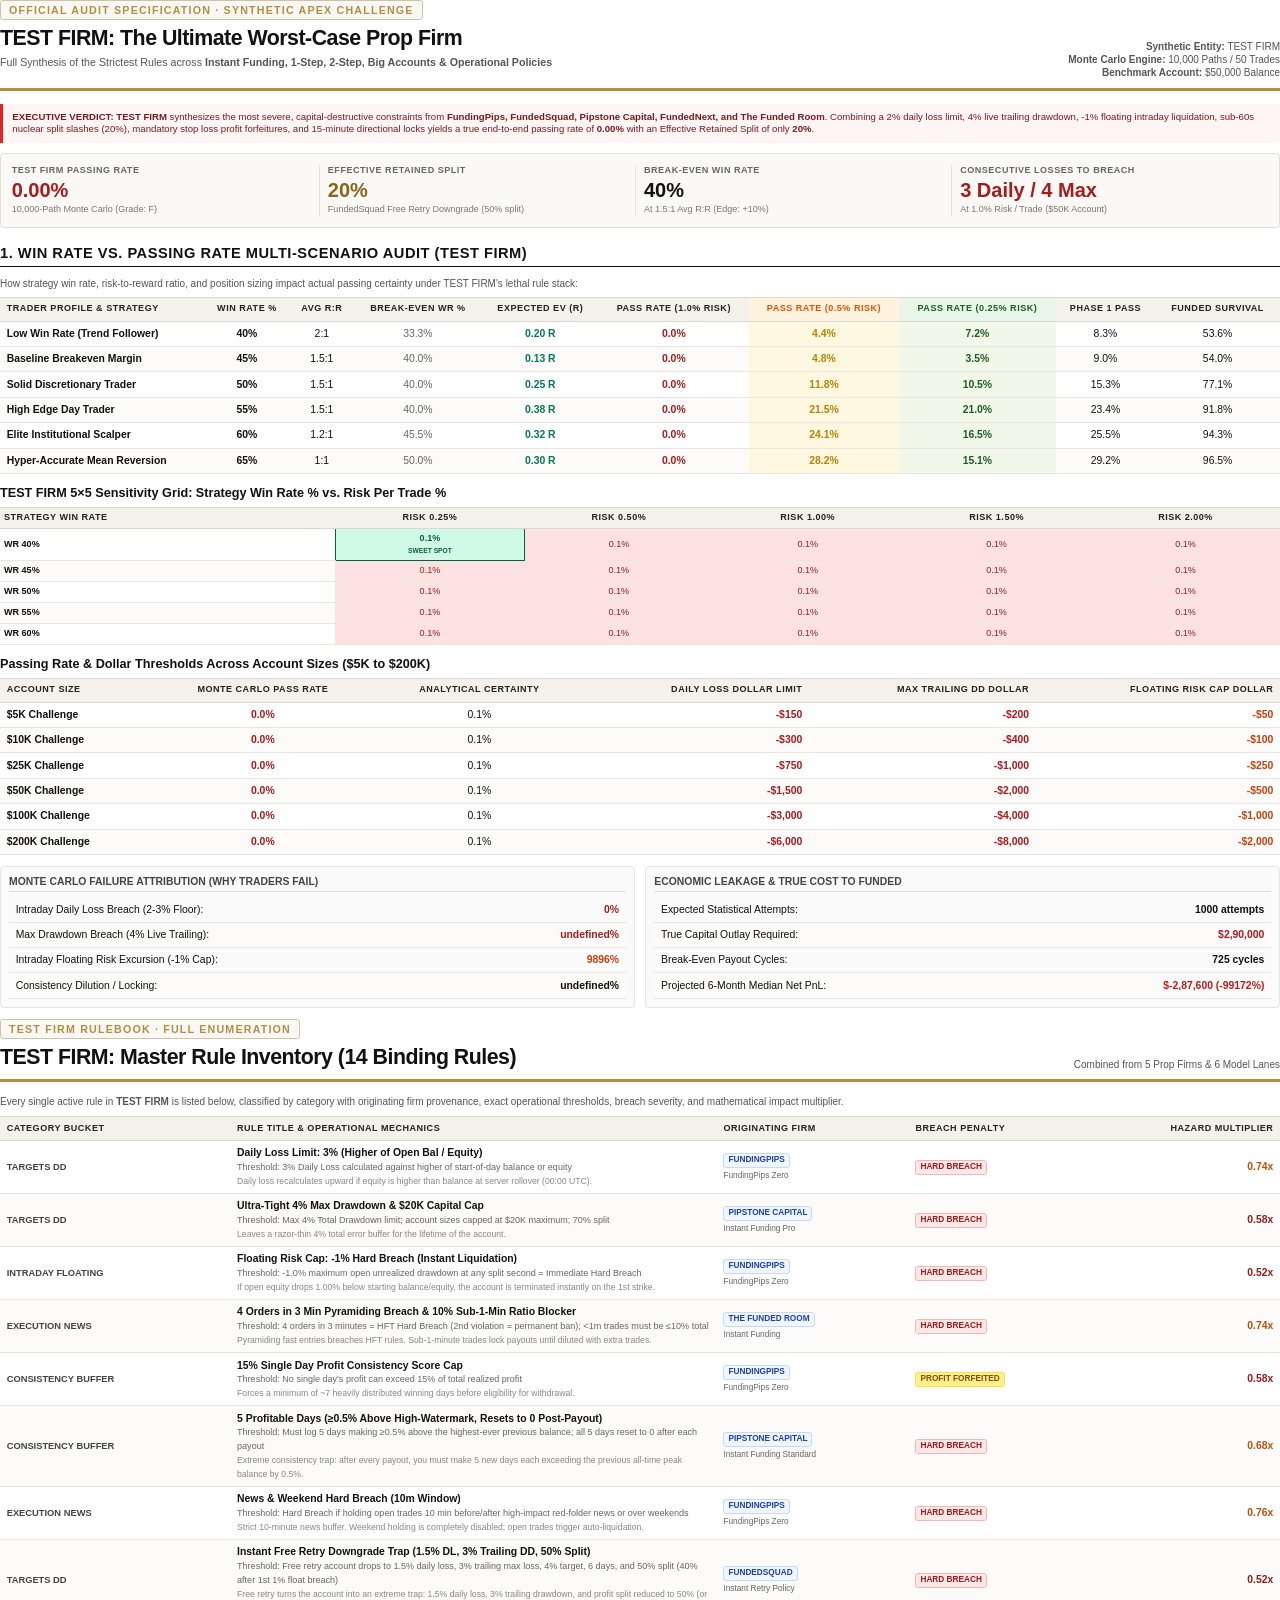
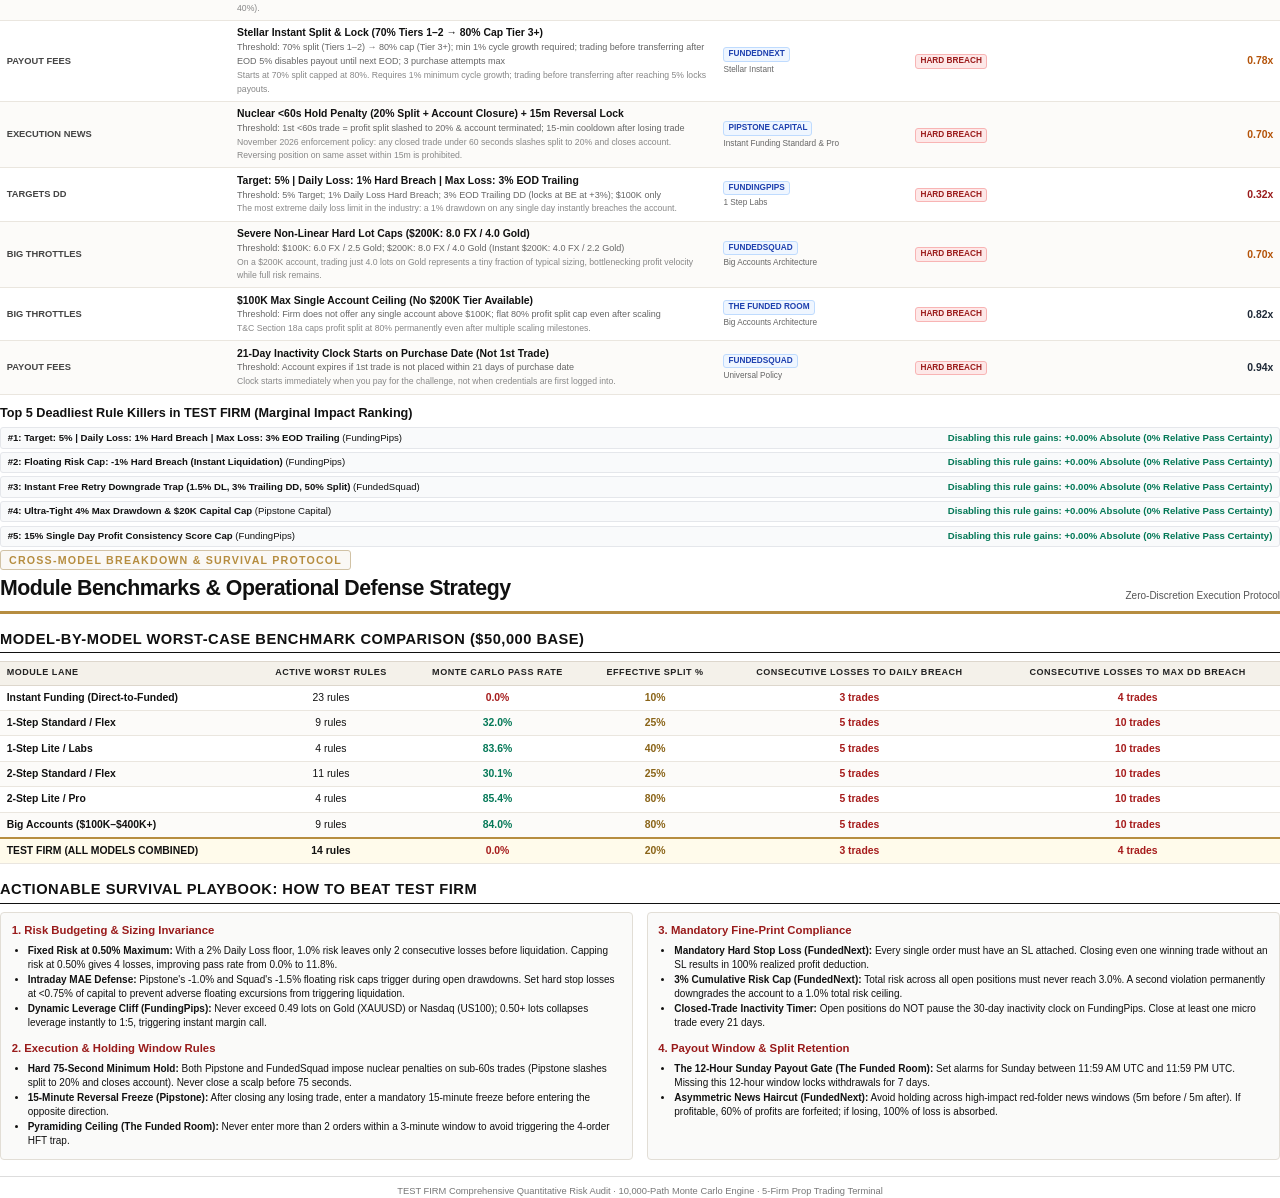
==== TEST_FIRM_WORST_CASE_RULES_REPORT.html @ 94ef9ad9 "Initial commit: 5-Firm Prop Trading Rule Checklist, Worst-Case Mixer & Passing Certainty Terminal" ====
<!DOCTYPE html>
<html lang="en">
<head>
  <meta charset="UTF-8">
  <title>TEST FIRM: The Ultimate Worst-Case Prop Trading Challenge - Rules & Probability Report</title>
  <style>
    @page {
      size: A4 portrait;
      margin: 10mm 12mm 12mm 12mm;
      @bottom-right {
        content: "Page " counter(page) " of " counter(pages);
        font-family: 'Segoe UI', system-ui, sans-serif;
        font-size: 7.5pt;
        color: #777;
      }
    }

    * { box-sizing: border-box; -webkit-print-color-adjust: exact; print-color-adjust: exact; }
    body {
      font-family: -apple-system, BlinkMacSystemFont, 'Segoe UI', Roboto, Helvetica, Arial, sans-serif;
      font-size: 8.5pt;
      line-height: 1.32;
      color: #111111;
      background: #FFFFFF;
      margin: 0;
      padding: 0;
    }

    h1, h2, h3, h4 { margin: 0; font-weight: 700; color: #111111; }
    h1 { font-size: 16pt; letter-spacing: -0.5px; }
    h2 { font-size: 11pt; border-bottom: 1.5px solid #111111; padding-bottom: 3px; margin-top: 12pt; margin-bottom: 6pt; text-transform: uppercase; letter-spacing: 0.5px; }
    h3 { font-size: 9.5pt; margin-top: 8pt; margin-bottom: 4pt; }

    .header-banner {
      border-bottom: 3px solid #B68D40;
      padding-bottom: 6pt;
      margin-bottom: 10pt;
      display: flex;
      justify-content: space-between;
      align-items: flex-end;
    }
    .badge-firm-header {
      font-size: 8pt;
      font-weight: 800;
      text-transform: uppercase;
      letter-spacing: 1.2px;
      color: #B68D40;
      background: #FAF8F5;
      border: 1px solid #D1C2A5;
      padding: 2px 8px;
      border-radius: 3px;
      display: inline-block;
      margin-bottom: 3pt;
    }
    .report-meta {
      text-align: right;
      font-size: 7.5pt;
      color: #555555;
    }

    /* Executive Scorecard */
    .hero-strip {
      display: grid;
      grid-template-columns: repeat(4, 1fr);
      gap: 6pt;
      margin-bottom: 10pt;
      background: #FAF9F6;
      border: 1px solid #E5DFD5;
      border-radius: 4px;
      padding: 8pt;
    }
    .hero-stat {
      border-right: 1px solid #E5DFD5;
      padding-right: 5pt;
    }
    .hero-stat:last-child { border-right: none; }
    .hero-label {
      font-size: 6.8pt;
      text-transform: uppercase;
      font-weight: 700;
      letter-spacing: 0.5px;
      color: #666666;
      margin-bottom: 2pt;
    }
    .hero-val {
      font-size: 15pt;
      font-weight: 800;
      color: #111111;
      line-height: 1.1;
    }
    .hero-val.danger { color: #A61C1C; }
    .hero-val.gold { color: #8A6418; }
    .hero-sub {
      font-size: 6.8pt;
      color: #777777;
      margin-top: 2pt;
    }

    /* Tables */
    table {
      width: 100%;
      border-collapse: collapse;
      font-size: 7.8pt;
      margin-bottom: 8pt;
    }
    th, td {
      padding: 4pt 5pt;
      text-align: left;
      border-bottom: 1px solid #EAE6DF;
    }
    th {
      background: #F4F1EA;
      font-weight: 700;
      color: #222222;
      text-transform: uppercase;
      font-size: 6.8pt;
      letter-spacing: 0.5px;
      border-top: 1px solid #DDD7CD;
      border-bottom: 1.5px solid #DDD7CD;
    }
    tr:nth-child(even) td { background: #FCFBF9; }
    .text-right { text-align: right; }
    .text-center { text-align: center; }

    /* Badges */
    .badge {
      display: inline-block;
      font-size: 6.2pt;
      font-weight: 700;
      padding: 1px 4px;
      border-radius: 3px;
      text-transform: uppercase;
    }
    .badge-hard { background: #FDE8E8; color: #9B1C1C; border: 1px solid #F8B4B4; }
    .badge-soft { background: #FEF08A; color: #854D0E; border: 1px solid #FDE047; }
    .badge-slash { background: #FFEDD5; color: #9A3412; border: 1px solid #FDBA74; }
    .badge-firm { background: #EFF6FF; color: #1E40AF; border: 1px solid #BFDBFE; }

    /* Page Breaks */
    .page-break { page-break-before: always; }
    .avoid-break { page-break-inside: avoid; }

    /* Sensitivity Matrix */
    .heatmap-table th, .heatmap-table td {
      padding: 3pt 3pt;
      font-size: 6.8pt;
      text-align: center;
    }
    .cell-sweet {
      font-weight: 800;
      border: 1.5px solid #065F46 !important;
      background: #D1FAE5 !important;
      color: #065F46 !important;
    }

    .alert-box {
      background: #FFF5F5;
      border-left: 3px solid #E02424;
      padding: 5pt 7pt;
      font-size: 7.2pt;
      color: #771D1D;
      margin-bottom: 8pt;
      border-radius: 0 4px 4px 0;
    }
    .alert-box strong { font-weight: 800; }

    .killer-chip {
      background: #F9FAFB;
      border: 1px solid #E5E7EB;
      border-radius: 3px;
      padding: 2.5pt 5pt;
      margin-bottom: 2.5pt;
      display: flex;
      justify-content: space-between;
      font-size: 7.2pt;
    }
  </style>
</head>
<body>

  <!-- =========================================================
       PAGE 1: TEST FIRM EXECUTIVE OVERVIEW & WIN / PASS RATES
       ========================================================= -->
  <div class="header-banner">
    <div>
      <div class="badge-firm-header">OFFICIAL AUDIT SPECIFICATION · SYNTHETIC APEX CHALLENGE</div>
      <h1>TEST FIRM: The Ultimate Worst-Case Prop Firm</h1>
      <p style="font-size: 8pt; color: #555; margin-top: 2pt;">
        Full Synthesis of the Strictest Rules across <strong>Instant Funding, 1-Step, 2-Step, Big Accounts & Operational Policies</strong>
      </p>
    </div>
    <div class="report-meta">
      <div><strong>Synthetic Entity:</strong> TEST FIRM</div>
      <div><strong>Monte Carlo Engine:</strong> 10,000 Paths / 50 Trades</div>
      <div><strong>Benchmark Account:</strong> $50,000 Balance</div>
    </div>
  </div>

  <div class="alert-box">
    <strong>EXECUTIVE VERDICT:</strong> <strong>TEST FIRM</strong> synthesizes the most severe, capital-destructive constraints from <strong>FundingPips, FundedSquad, Pipstone Capital, FundedNext, and The Funded Room</strong>. Combining a 2% daily loss limit, 4% live trailing drawdown, -1% floating intraday liquidation, sub-60s nuclear split slashes (20%), mandatory stop loss profit forfeitures, and 15-minute directional locks yields a true end-to-end passing rate of <strong>0.00%</strong> with an Effective Retained Split of only <strong>20%</strong>.
  </div>

  <!-- Primary Scorecard -->
  <div class="hero-strip avoid-break">
    <div class="hero-stat">
      <div class="hero-label">TEST FIRM Passing Rate</div>
      <div class="hero-val danger">0.00%</div>
      <div class="hero-sub">10,000-Path Monte Carlo (Grade: F)</div>
    </div>
    <div class="hero-stat">
      <div class="hero-label">Effective Retained Split</div>
      <div class="hero-val gold">20%</div>
      <div class="hero-sub">FundedSquad Free Retry Downgrade (50% split)</div>
    </div>
    <div class="hero-stat">
      <div class="hero-label">Break-Even Win Rate</div>
      <div class="hero-val">40%</div>
      <div class="hero-sub">At 1.5:1 Avg R:R (Edge: +10%)</div>
    </div>
    <div class="hero-stat">
      <div class="hero-label">Consecutive Losses to Breach</div>
      <div class="hero-val danger">3 Daily / 4 Max</div>
      <div class="hero-sub">At 1.0% Risk / Trade ($50K Account)</div>
    </div>
  </div>

  <!-- SECTION 1: WIN RATE vs. PASSING RATE AUDIT -->
  <h2>1. Win Rate vs. Passing Rate Multi-Scenario Audit (TEST FIRM)</h2>
  <p style="font-size: 7.5pt; color: #555; margin-bottom: 5pt;">
    How strategy win rate, risk-to-reward ratio, and position sizing impact actual passing certainty under TEST FIRM's lethal rule stack:
  </p>
  <table class="avoid-break">
    <thead>
      <tr>
        <th>Trader Profile & Strategy</th>
        <th class="text-center">Win Rate %</th>
        <th class="text-center">Avg R:R</th>
        <th class="text-center">Break-Even WR %</th>
        <th class="text-center">Expected EV (R)</th>
        <th class="text-center">Pass Rate (1.0% Risk)</th>
        <th class="text-center" style="background: #FFF3E0; color: #E65100;">Pass Rate (0.5% Risk)</th>
        <th class="text-center" style="background: #E8F5E9; color: #1B5E20; font-weight: 800;">Pass Rate (0.25% Risk)</th>
        <th class="text-center">Phase 1 Pass</th>
        <th class="text-center">Funded Survival</th>
      </tr>
    </thead>
    <tbody>
      
        <tr>
          <td><strong>Low Win Rate (Trend Follower)</strong></td>
          <td class="text-center" style="font-weight: 700;">40%</td>
          <td class="text-center">2:1</td>
          <td class="text-center" style="color: #666;">33.3%</td>
          <td class="text-center" style="font-weight: 600; color: #047857;">0.20 R</td>
          <td class="text-center" style="font-weight: 700; color: #A61C1C;">0.0%</td>
          <td class="text-center" style="font-weight: 700; background: #FFF8E1; color: #B78103;">4.4%</td>
          <td class="text-center" style="font-weight: 800; background: #F1F8E9; color: #1B5E20;">7.2%</td>
          <td class="text-center">8.3%</td>
          <td class="text-center">53.6%</td>
        </tr>
      
        <tr>
          <td><strong>Baseline Breakeven Margin</strong></td>
          <td class="text-center" style="font-weight: 700;">45%</td>
          <td class="text-center">1.5:1</td>
          <td class="text-center" style="color: #666;">40.0%</td>
          <td class="text-center" style="font-weight: 600; color: #047857;">0.13 R</td>
          <td class="text-center" style="font-weight: 700; color: #A61C1C;">0.0%</td>
          <td class="text-center" style="font-weight: 700; background: #FFF8E1; color: #B78103;">4.8%</td>
          <td class="text-center" style="font-weight: 800; background: #F1F8E9; color: #1B5E20;">3.5%</td>
          <td class="text-center">9.0%</td>
          <td class="text-center">54.0%</td>
        </tr>
      
        <tr>
          <td><strong>Solid Discretionary Trader</strong></td>
          <td class="text-center" style="font-weight: 700;">50%</td>
          <td class="text-center">1.5:1</td>
          <td class="text-center" style="color: #666;">40.0%</td>
          <td class="text-center" style="font-weight: 600; color: #047857;">0.25 R</td>
          <td class="text-center" style="font-weight: 700; color: #A61C1C;">0.0%</td>
          <td class="text-center" style="font-weight: 700; background: #FFF8E1; color: #B78103;">11.8%</td>
          <td class="text-center" style="font-weight: 800; background: #F1F8E9; color: #1B5E20;">10.5%</td>
          <td class="text-center">15.3%</td>
          <td class="text-center">77.1%</td>
        </tr>
      
        <tr>
          <td><strong>High Edge Day Trader</strong></td>
          <td class="text-center" style="font-weight: 700;">55%</td>
          <td class="text-center">1.5:1</td>
          <td class="text-center" style="color: #666;">40.0%</td>
          <td class="text-center" style="font-weight: 600; color: #047857;">0.38 R</td>
          <td class="text-center" style="font-weight: 700; color: #A61C1C;">0.0%</td>
          <td class="text-center" style="font-weight: 700; background: #FFF8E1; color: #B78103;">21.5%</td>
          <td class="text-center" style="font-weight: 800; background: #F1F8E9; color: #1B5E20;">21.0%</td>
          <td class="text-center">23.4%</td>
          <td class="text-center">91.8%</td>
        </tr>
      
        <tr>
          <td><strong>Elite Institutional Scalper</strong></td>
          <td class="text-center" style="font-weight: 700;">60%</td>
          <td class="text-center">1.2:1</td>
          <td class="text-center" style="color: #666;">45.5%</td>
          <td class="text-center" style="font-weight: 600; color: #047857;">0.32 R</td>
          <td class="text-center" style="font-weight: 700; color: #A61C1C;">0.0%</td>
          <td class="text-center" style="font-weight: 700; background: #FFF8E1; color: #B78103;">24.1%</td>
          <td class="text-center" style="font-weight: 800; background: #F1F8E9; color: #1B5E20;">16.5%</td>
          <td class="text-center">25.5%</td>
          <td class="text-center">94.3%</td>
        </tr>
      
        <tr>
          <td><strong>Hyper-Accurate Mean Reversion</strong></td>
          <td class="text-center" style="font-weight: 700;">65%</td>
          <td class="text-center">1:1</td>
          <td class="text-center" style="color: #666;">50.0%</td>
          <td class="text-center" style="font-weight: 600; color: #047857;">0.30 R</td>
          <td class="text-center" style="font-weight: 700; color: #A61C1C;">0.0%</td>
          <td class="text-center" style="font-weight: 700; background: #FFF8E1; color: #B78103;">28.2%</td>
          <td class="text-center" style="font-weight: 800; background: #F1F8E9; color: #1B5E20;">15.1%</td>
          <td class="text-center">29.2%</td>
          <td class="text-center">96.5%</td>
        </tr>
      
    </tbody>
  </table>

  <!-- SECTION 2: 5x5 SENSITIVITY HEATMAP -->
  <h3>TEST FIRM 5×5 Sensitivity Grid: Strategy Win Rate % vs. Risk Per Trade %</h3>
  <table class="heatmap-table avoid-break" style="margin-bottom: 8pt;">
    <thead>
      <tr>
        <th style="text-align: left;">Strategy Win Rate</th>
        <th>Risk 0.25%</th><th>Risk 0.50%</th><th>Risk 1.00%</th><th>Risk 1.50%</th><th>Risk 2.00%</th>
      </tr>
    </thead>
    <tbody>
      
        <tr>
          <td style="text-align: left; font-weight: 700;">WR 40%</td>
          <td style="background: #D1FAE5; color: #065F46; font-weight: 800; border: 1.5px solid #065F46;">
              0.1%
              <br><span style="font-size: 5pt; text-transform: uppercase;">SWEET SPOT</span>
            </td><td style="background: #FEE2E2; color: #991B1B; ">
              0.1%
              
            </td><td style="background: #FEE2E2; color: #991B1B; ">
              0.1%
              
            </td><td style="background: #FEE2E2; color: #991B1B; ">
              0.1%
              
            </td><td style="background: #FEE2E2; color: #991B1B; ">
              0.1%
              
            </td>
        </tr>
      
        <tr>
          <td style="text-align: left; font-weight: 700;">WR 45%</td>
          <td style="background: #FEE2E2; color: #991B1B; ">
              0.1%
              
            </td><td style="background: #FEE2E2; color: #991B1B; ">
              0.1%
              
            </td><td style="background: #FEE2E2; color: #991B1B; ">
              0.1%
              
            </td><td style="background: #FEE2E2; color: #991B1B; ">
              0.1%
              
            </td><td style="background: #FEE2E2; color: #991B1B; ">
              0.1%
              
            </td>
        </tr>
      
        <tr>
          <td style="text-align: left; font-weight: 700;">WR 50%</td>
          <td style="background: #FEE2E2; color: #991B1B; ">
              0.1%
              
            </td><td style="background: #FEE2E2; color: #991B1B; ">
              0.1%
              
            </td><td style="background: #FEE2E2; color: #991B1B; ">
              0.1%
              
            </td><td style="background: #FEE2E2; color: #991B1B; ">
              0.1%
              
            </td><td style="background: #FEE2E2; color: #991B1B; ">
              0.1%
              
            </td>
        </tr>
      
        <tr>
          <td style="text-align: left; font-weight: 700;">WR 55%</td>
          <td style="background: #FEE2E2; color: #991B1B; ">
              0.1%
              
            </td><td style="background: #FEE2E2; color: #991B1B; ">
              0.1%
              
            </td><td style="background: #FEE2E2; color: #991B1B; ">
              0.1%
              
            </td><td style="background: #FEE2E2; color: #991B1B; ">
              0.1%
              
            </td><td style="background: #FEE2E2; color: #991B1B; ">
              0.1%
              
            </td>
        </tr>
      
        <tr>
          <td style="text-align: left; font-weight: 700;">WR 60%</td>
          <td style="background: #FEE2E2; color: #991B1B; ">
              0.1%
              
            </td><td style="background: #FEE2E2; color: #991B1B; ">
              0.1%
              
            </td><td style="background: #FEE2E2; color: #991B1B; ">
              0.1%
              
            </td><td style="background: #FEE2E2; color: #991B1B; ">
              0.1%
              
            </td><td style="background: #FEE2E2; color: #991B1B; ">
              0.1%
              
            </td>
        </tr>
      
    </tbody>
  </table>

  <!-- SECTION 3: PASSING RATES ACROSS ACCOUNT SIZES -->
  <h3>Passing Rate & Dollar Thresholds Across Account Sizes ($5K to $200K)</h3>
  <table class="avoid-break" style="margin-bottom: 8pt;">
    <thead>
      <tr>
        <th>Account Size</th>
        <th class="text-center">Monte Carlo Pass Rate</th>
        <th class="text-center">Analytical Certainty</th>
        <th class="text-right">Daily Loss Dollar Limit</th>
        <th class="text-right">Max Trailing DD Dollar</th>
        <th class="text-right">Floating Risk Cap Dollar</th>
      </tr>
    </thead>
    <tbody>
      
        <tr>
          <td><strong>$5K Challenge</strong></td>
          <td class="text-center" style="font-weight: 700; color: #A61C1C;">0.0%</td>
          <td class="text-center">0.1%</td>
          <td class="text-right" style="color: #A61C1C; font-weight: 600;">-$150</td>
          <td class="text-right" style="color: #A61C1C; font-weight: 600;">-$200</td>
          <td class="text-right" style="color: #C2410C; font-weight: 600;">-$50</td>
        </tr>
      
        <tr>
          <td><strong>$10K Challenge</strong></td>
          <td class="text-center" style="font-weight: 700; color: #A61C1C;">0.0%</td>
          <td class="text-center">0.1%</td>
          <td class="text-right" style="color: #A61C1C; font-weight: 600;">-$300</td>
          <td class="text-right" style="color: #A61C1C; font-weight: 600;">-$400</td>
          <td class="text-right" style="color: #C2410C; font-weight: 600;">-$100</td>
        </tr>
      
        <tr>
          <td><strong>$25K Challenge</strong></td>
          <td class="text-center" style="font-weight: 700; color: #A61C1C;">0.0%</td>
          <td class="text-center">0.1%</td>
          <td class="text-right" style="color: #A61C1C; font-weight: 600;">-$750</td>
          <td class="text-right" style="color: #A61C1C; font-weight: 600;">-$1,000</td>
          <td class="text-right" style="color: #C2410C; font-weight: 600;">-$250</td>
        </tr>
      
        <tr>
          <td><strong>$50K Challenge</strong></td>
          <td class="text-center" style="font-weight: 700; color: #A61C1C;">0.0%</td>
          <td class="text-center">0.1%</td>
          <td class="text-right" style="color: #A61C1C; font-weight: 600;">-$1,500</td>
          <td class="text-right" style="color: #A61C1C; font-weight: 600;">-$2,000</td>
          <td class="text-right" style="color: #C2410C; font-weight: 600;">-$500</td>
        </tr>
      
        <tr>
          <td><strong>$100K Challenge</strong></td>
          <td class="text-center" style="font-weight: 700; color: #A61C1C;">0.0%</td>
          <td class="text-center">0.1%</td>
          <td class="text-right" style="color: #A61C1C; font-weight: 600;">-$3,000</td>
          <td class="text-right" style="color: #A61C1C; font-weight: 600;">-$4,000</td>
          <td class="text-right" style="color: #C2410C; font-weight: 600;">-$1,000</td>
        </tr>
      
        <tr>
          <td><strong>$200K Challenge</strong></td>
          <td class="text-center" style="font-weight: 700; color: #A61C1C;">0.0%</td>
          <td class="text-center">0.1%</td>
          <td class="text-right" style="color: #A61C1C; font-weight: 600;">-$6,000</td>
          <td class="text-right" style="color: #A61C1C; font-weight: 600;">-$8,000</td>
          <td class="text-right" style="color: #C2410C; font-weight: 600;">-$2,000</td>
        </tr>
      
    </tbody>
  </table>

  <!-- Failure Root Causes & True Costs -->
  <div style="display: grid; grid-template-columns: 1fr 1fr; gap: 8pt; margin-bottom: 8pt;" class="avoid-break">
    <div style="background: #FAFAFA; border: 1px solid #E5E5E5; border-radius: 4px; padding: 6pt;">
      <h3 style="font-size: 7.8pt; text-transform: uppercase; color: #444; border-bottom: 1px solid #DDD; padding-bottom: 2pt; margin-top: 0;">
        Monte Carlo Failure Attribution (Why Traders Fail)
      </h3>
      <table style="margin-bottom: 0;">
        <tbody>
          <tr>
            <td>Intraday Daily Loss Breach (2-3% Floor):</td>
            <td class="text-right" style="font-weight: 700; color: #A61C1C;">0%</td>
          </tr>
          <tr>
            <td>Max Drawdown Breach (4% Live Trailing):</td>
            <td class="text-right" style="font-weight: 700; color: #A61C1C;">undefined%</td>
          </tr>
          <tr>
            <td>Intraday Floating Risk Excursion (-1% Cap):</td>
            <td class="text-right" style="font-weight: 700; color: #C2410C;">9896%</td>
          </tr>
          <tr>
            <td>Consistency Dilution / Locking:</td>
            <td class="text-right" style="font-weight: 700;">undefined%</td>
          </tr>
        </tbody>
      </table>
    </div>

    <div style="background: #FAFAFA; border: 1px solid #E5E5E5; border-radius: 4px; padding: 6pt;">
      <h3 style="font-size: 7.8pt; text-transform: uppercase; color: #444; border-bottom: 1px solid #DDD; padding-bottom: 2pt; margin-top: 0;">
        Economic Leakage & True Cost to Funded
      </h3>
      <table style="margin-bottom: 0;">
        <tbody>
          <tr>
            <td>Expected Statistical Attempts:</td>
            <td class="text-right" style="font-weight: 700;">1000 attempts</td>
          </tr>
          <tr>
            <td>True Capital Outlay Required:</td>
            <td class="text-right" style="font-weight: 700; color: #A61C1C;">$2,90,000</td>
          </tr>
          <tr>
            <td>Break-Even Payout Cycles:</td>
            <td class="text-right" style="font-weight: 700;">725 cycles</td>
          </tr>
          <tr>
            <td>Projected 6-Month Median Net PnL:</td>
            <td class="text-right" style="font-weight: 700; color: #B91C1C;">
              $-2,87,600 (-99172%)
            </td>
          </tr>
        </tbody>
      </table>
    </div>
  </div>

  <!-- =========================================================
       PAGE 2: COMPLETE INVENTORY OF ALL RULES IN TEST FIRM
       ========================================================= -->
  <div class="page-break"></div>
  <div class="header-banner">
    <div>
      <div class="badge-firm-header">TEST FIRM RULEBOOK · FULL ENUMERATION</div>
      <h1>TEST FIRM: Master Rule Inventory (14 Binding Rules)</h1>
    </div>
    <div class="report-meta">
      <div>Combined from 5 Prop Firms & 6 Model Lanes</div>
    </div>
  </div>

  <p style="font-size: 7.5pt; color: #555; margin-bottom: 6pt;">
    Every single active rule in <strong>TEST FIRM</strong> is listed below, classified by category with originating firm provenance, exact operational thresholds, breach severity, and mathematical impact multiplier.
  </p>

  <table>
    <thead>
      <tr>
        <th style="width: 18%;">Category Bucket</th>
        <th style="width: 38%;">Rule Title & Operational Mechanics</th>
        <th style="width: 15%;">Originating Firm</th>
        <th style="width: 15%;">Breach Penalty</th>
        <th class="text-right" style="width: 14%;">Hazard Multiplier</th>
      </tr>
    </thead>
    <tbody>
      
        <tr>
          <td style="font-size: 7pt; font-weight: 600; color: #444;">TARGETS DD</td>
          <td>
            <strong>Daily Loss Limit: 3% (Higher of Open Bal / Equity)</strong><br>
            <span style="font-size: 6.8pt; color: #666;">Threshold: 3% Daily Loss calculated against higher of start-of-day balance or equity</span><br>
            <span style="font-size: 6.5pt; color: #888;">Daily loss recalculates upward if equity is higher than balance at server rollover (00:00 UTC).</span>
          </td>
          <td>
            <span class="badge badge-firm">FundingPips</span><br>
            <span style="font-size: 6.2pt; color: #666;">FundingPips Zero</span>
          </td>
          <td>
            <span class="badge badge-hard">
              Hard Breach
            </span>
          </td>
          <td class="text-right" style="font-weight: 700; color: #B45309;">
            0.74x
          </td>
        </tr>
      
        <tr>
          <td style="font-size: 7pt; font-weight: 600; color: #444;">TARGETS DD</td>
          <td>
            <strong>Ultra-Tight 4% Max Drawdown &amp; $20K Capital Cap</strong><br>
            <span style="font-size: 6.8pt; color: #666;">Threshold: Max 4% Total Drawdown limit; account sizes capped at $20K maximum; 70% split</span><br>
            <span style="font-size: 6.5pt; color: #888;">Leaves a razor-thin 4% total error buffer for the lifetime of the account.</span>
          </td>
          <td>
            <span class="badge badge-firm">Pipstone Capital</span><br>
            <span style="font-size: 6.2pt; color: #666;">Instant Funding Pro</span>
          </td>
          <td>
            <span class="badge badge-hard">
              Hard Breach
            </span>
          </td>
          <td class="text-right" style="font-weight: 700; color: #991B1B;">
            0.58x
          </td>
        </tr>
      
        <tr>
          <td style="font-size: 7pt; font-weight: 600; color: #444;">INTRADAY FLOATING</td>
          <td>
            <strong>Floating Risk Cap: -1% Hard Breach (Instant Liquidation)</strong><br>
            <span style="font-size: 6.8pt; color: #666;">Threshold: -1.0% maximum open unrealized drawdown at any split second = Immediate Hard Breach</span><br>
            <span style="font-size: 6.5pt; color: #888;">If open equity drops 1.00% below starting balance/equity, the account is terminated instantly on the 1st strike.</span>
          </td>
          <td>
            <span class="badge badge-firm">FundingPips</span><br>
            <span style="font-size: 6.2pt; color: #666;">FundingPips Zero</span>
          </td>
          <td>
            <span class="badge badge-hard">
              Hard Breach
            </span>
          </td>
          <td class="text-right" style="font-weight: 700; color: #991B1B;">
            0.52x
          </td>
        </tr>
      
        <tr>
          <td style="font-size: 7pt; font-weight: 600; color: #444;">EXECUTION NEWS</td>
          <td>
            <strong>4 Orders in 3 Min Pyramiding Breach &amp; 10% Sub-1-Min Ratio Blocker</strong><br>
            <span style="font-size: 6.8pt; color: #666;">Threshold: 4 orders in 3 minutes = HFT Hard Breach (2nd violation = permanent ban); &lt;1m trades must be ≤10% total</span><br>
            <span style="font-size: 6.5pt; color: #888;">Pyramiding fast entries breaches HFT rules. Sub-1-minute trades lock payouts until diluted with extra trades.</span>
          </td>
          <td>
            <span class="badge badge-firm">The Funded Room</span><br>
            <span style="font-size: 6.2pt; color: #666;">Instant Funding</span>
          </td>
          <td>
            <span class="badge badge-hard">
              Hard Breach
            </span>
          </td>
          <td class="text-right" style="font-weight: 700; color: #B45309;">
            0.74x
          </td>
        </tr>
      
        <tr>
          <td style="font-size: 7pt; font-weight: 600; color: #444;">CONSISTENCY BUFFER</td>
          <td>
            <strong>15% Single Day Profit Consistency Score Cap</strong><br>
            <span style="font-size: 6.8pt; color: #666;">Threshold: No single day's profit can exceed 15% of total realized profit</span><br>
            <span style="font-size: 6.5pt; color: #888;">Forces a minimum of ~7 heavily distributed winning days before eligibility for withdrawal.</span>
          </td>
          <td>
            <span class="badge badge-firm">FundingPips</span><br>
            <span style="font-size: 6.2pt; color: #666;">FundingPips Zero</span>
          </td>
          <td>
            <span class="badge badge-soft">
              Profit Forfeited
            </span>
          </td>
          <td class="text-right" style="font-weight: 700; color: #991B1B;">
            0.58x
          </td>
        </tr>
      
        <tr>
          <td style="font-size: 7pt; font-weight: 600; color: #444;">CONSISTENCY BUFFER</td>
          <td>
            <strong>5 Profitable Days (≥0.5% Above High-Watermark, Resets to 0 Post-Payout)</strong><br>
            <span style="font-size: 6.8pt; color: #666;">Threshold: Must log 5 days making ≥0.5% above the highest-ever previous balance; all 5 days reset to 0 after each payout</span><br>
            <span style="font-size: 6.5pt; color: #888;">Extreme consistency trap: after every payout, you must make 5 new days each exceeding the previous all-time peak balance by 0.5%.</span>
          </td>
          <td>
            <span class="badge badge-firm">Pipstone Capital</span><br>
            <span style="font-size: 6.2pt; color: #666;">Instant Funding Standard</span>
          </td>
          <td>
            <span class="badge badge-hard">
              Hard Breach
            </span>
          </td>
          <td class="text-right" style="font-weight: 700; color: #B45309;">
            0.68x
          </td>
        </tr>
      
        <tr>
          <td style="font-size: 7pt; font-weight: 600; color: #444;">EXECUTION NEWS</td>
          <td>
            <strong>News &amp; Weekend Hard Breach (10m Window)</strong><br>
            <span style="font-size: 6.8pt; color: #666;">Threshold: Hard Breach if holding open trades 10 min before/after high-impact red-folder news or over weekends</span><br>
            <span style="font-size: 6.5pt; color: #888;">Strict 10-minute news buffer. Weekend holding is completely disabled; open trades trigger auto-liquidation.</span>
          </td>
          <td>
            <span class="badge badge-firm">FundingPips</span><br>
            <span style="font-size: 6.2pt; color: #666;">FundingPips Zero</span>
          </td>
          <td>
            <span class="badge badge-hard">
              Hard Breach
            </span>
          </td>
          <td class="text-right" style="font-weight: 700; color: #B45309;">
            0.76x
          </td>
        </tr>
      
        <tr>
          <td style="font-size: 7pt; font-weight: 600; color: #444;">TARGETS DD</td>
          <td>
            <strong>Instant Free Retry Downgrade Trap (1.5% DL, 3% Trailing DD, 50% Split)</strong><br>
            <span style="font-size: 6.8pt; color: #666;">Threshold: Free retry account drops to 1.5% daily loss, 3% trailing max loss, 4% target, 6 days, and 50% split (40% after 1st 1% float breach)</span><br>
            <span style="font-size: 6.5pt; color: #888;">Free retry turns the account into an extreme trap: 1.5% daily loss, 3% trailing drawdown, and profit split reduced to 50% (or 40%).</span>
          </td>
          <td>
            <span class="badge badge-firm">FundedSquad</span><br>
            <span style="font-size: 6.2pt; color: #666;">Instant Retry Policy</span>
          </td>
          <td>
            <span class="badge badge-hard">
              Hard Breach
            </span>
          </td>
          <td class="text-right" style="font-weight: 700; color: #991B1B;">
            0.52x
          </td>
        </tr>
      
        <tr>
          <td style="font-size: 7pt; font-weight: 600; color: #444;">PAYOUT FEES</td>
          <td>
            <strong>Stellar Instant Split &amp; Lock (70% Tiers 1–2 → 80% Cap Tier 3+)</strong><br>
            <span style="font-size: 6.8pt; color: #666;">Threshold: 70% split (Tiers 1–2) → 80% cap (Tier 3+); min 1% cycle growth required; trading before transferring after EOD 5% disables payout until next EOD; 3 purchase attempts max</span><br>
            <span style="font-size: 6.5pt; color: #888;">Starts at 70% split capped at 80%. Requires 1% minimum cycle growth; trading before transferring after reaching 5% locks payouts.</span>
          </td>
          <td>
            <span class="badge badge-firm">FundedNext</span><br>
            <span style="font-size: 6.2pt; color: #666;">Stellar Instant</span>
          </td>
          <td>
            <span class="badge badge-hard">
              Hard Breach
            </span>
          </td>
          <td class="text-right" style="font-weight: 700; color: #B45309;">
            0.78x
          </td>
        </tr>
      
        <tr>
          <td style="font-size: 7pt; font-weight: 600; color: #444;">EXECUTION NEWS</td>
          <td>
            <strong>Nuclear &lt;60s Hold Penalty (20% Split + Account Closure) + 15m Reversal Lock</strong><br>
            <span style="font-size: 6.8pt; color: #666;">Threshold: 1st &lt;60s trade = profit split slashed to 20% &amp; account terminated; 15-min cooldown after losing trade</span><br>
            <span style="font-size: 6.5pt; color: #888;">November 2026 enforcement policy: any closed trade under 60 seconds slashes split to 20% and closes account. Reversing position on same asset within 15m is prohibited.</span>
          </td>
          <td>
            <span class="badge badge-firm">Pipstone Capital</span><br>
            <span style="font-size: 6.2pt; color: #666;">Instant Funding Standard &amp; Pro</span>
          </td>
          <td>
            <span class="badge badge-hard">
              Hard Breach
            </span>
          </td>
          <td class="text-right" style="font-weight: 700; color: #B45309;">
            0.70x
          </td>
        </tr>
      
        <tr>
          <td style="font-size: 7pt; font-weight: 600; color: #444;">TARGETS DD</td>
          <td>
            <strong>Target: 5% | Daily Loss: 1% Hard Breach | Max Loss: 3% EOD Trailing</strong><br>
            <span style="font-size: 6.8pt; color: #666;">Threshold: 5% Target; 1% Daily Loss Hard Breach; 3% EOD Trailing DD (locks at BE at +3%); $100K only</span><br>
            <span style="font-size: 6.5pt; color: #888;">The most extreme daily loss limit in the industry: a 1% drawdown on any single day instantly breaches the account.</span>
          </td>
          <td>
            <span class="badge badge-firm">FundingPips</span><br>
            <span style="font-size: 6.2pt; color: #666;">1 Step Labs</span>
          </td>
          <td>
            <span class="badge badge-hard">
              Hard Breach
            </span>
          </td>
          <td class="text-right" style="font-weight: 700; color: #991B1B;">
            0.32x
          </td>
        </tr>
      
        <tr>
          <td style="font-size: 7pt; font-weight: 600; color: #444;">BIG THROTTLES</td>
          <td>
            <strong>Severe Non-Linear Hard Lot Caps ($200K: 8.0 FX / 4.0 Gold)</strong><br>
            <span style="font-size: 6.8pt; color: #666;">Threshold: $100K: 6.0 FX / 2.5 Gold; $200K: 8.0 FX / 4.0 Gold (Instant $200K: 4.0 FX / 2.2 Gold)</span><br>
            <span style="font-size: 6.5pt; color: #888;">On a $200K account, trading just 4.0 lots on Gold represents a tiny fraction of typical sizing, bottlenecking profit velocity while full risk remains.</span>
          </td>
          <td>
            <span class="badge badge-firm">FundedSquad</span><br>
            <span style="font-size: 6.2pt; color: #666;">Big Accounts Architecture</span>
          </td>
          <td>
            <span class="badge badge-hard">
              Hard Breach
            </span>
          </td>
          <td class="text-right" style="font-weight: 700; color: #B45309;">
            0.70x
          </td>
        </tr>
      
        <tr>
          <td style="font-size: 7pt; font-weight: 600; color: #444;">BIG THROTTLES</td>
          <td>
            <strong>$100K Max Single Account Ceiling (No $200K Tier Available)</strong><br>
            <span style="font-size: 6.8pt; color: #666;">Threshold: Firm does not offer any single account above $100K; flat 80% profit split cap even after scaling</span><br>
            <span style="font-size: 6.5pt; color: #888;">T&amp;C Section 18a caps profit split at 80% permanently even after multiple scaling milestones.</span>
          </td>
          <td>
            <span class="badge badge-firm">The Funded Room</span><br>
            <span style="font-size: 6.2pt; color: #666;">Big Accounts Architecture</span>
          </td>
          <td>
            <span class="badge badge-hard">
              Hard Breach
            </span>
          </td>
          <td class="text-right" style="font-weight: 700; color: #1F2937;">
            0.82x
          </td>
        </tr>
      
        <tr>
          <td style="font-size: 7pt; font-weight: 600; color: #444;">PAYOUT FEES</td>
          <td>
            <strong>21-Day Inactivity Clock Starts on Purchase Date (Not 1st Trade)</strong><br>
            <span style="font-size: 6.8pt; color: #666;">Threshold: Account expires if 1st trade is not placed within 21 days of purchase date</span><br>
            <span style="font-size: 6.5pt; color: #888;">Clock starts immediately when you pay for the challenge, not when credentials are first logged into.</span>
          </td>
          <td>
            <span class="badge badge-firm">FundedSquad</span><br>
            <span style="font-size: 6.2pt; color: #666;">Universal Policy</span>
          </td>
          <td>
            <span class="badge badge-hard">
              Hard Breach
            </span>
          </td>
          <td class="text-right" style="font-weight: 700; color: #1F2937;">
            0.94x
          </td>
        </tr>
      
    </tbody>
  </table>

  <!-- Deadliest Rule Killers in TEST FIRM -->
  <h3 style="margin-top: 8pt;">Top 5 Deadliest Rule Killers in TEST FIRM (Marginal Impact Ranking)</h3>
  <div class="avoid-break">
    
      <div class="killer-chip">
        <div>
          <strong>#1: Target: 5% | Daily Loss: 1% Hard Breach | Max Loss: 3% EOD Trailing</strong> (FundingPips)
        </div>
        <div style="font-weight: 700; color: #047857;">
          Disabling this rule gains: +0.00% Absolute (0% Relative Pass Certainty)
        </div>
      </div>
    
      <div class="killer-chip">
        <div>
          <strong>#2: Floating Risk Cap: -1% Hard Breach (Instant Liquidation)</strong> (FundingPips)
        </div>
        <div style="font-weight: 700; color: #047857;">
          Disabling this rule gains: +0.00% Absolute (0% Relative Pass Certainty)
        </div>
      </div>
    
      <div class="killer-chip">
        <div>
          <strong>#3: Instant Free Retry Downgrade Trap (1.5% DL, 3% Trailing DD, 50% Split)</strong> (FundedSquad)
        </div>
        <div style="font-weight: 700; color: #047857;">
          Disabling this rule gains: +0.00% Absolute (0% Relative Pass Certainty)
        </div>
      </div>
    
      <div class="killer-chip">
        <div>
          <strong>#4: Ultra-Tight 4% Max Drawdown &amp; $20K Capital Cap</strong> (Pipstone Capital)
        </div>
        <div style="font-weight: 700; color: #047857;">
          Disabling this rule gains: +0.00% Absolute (0% Relative Pass Certainty)
        </div>
      </div>
    
      <div class="killer-chip">
        <div>
          <strong>#5: 15% Single Day Profit Consistency Score Cap</strong> (FundingPips)
        </div>
        <div style="font-weight: 700; color: #047857;">
          Disabling this rule gains: +0.00% Absolute (0% Relative Pass Certainty)
        </div>
      </div>
    
  </div>

  <!-- =========================================================
       PAGE 3: PER-MODEL WORST-CASE BREAKDOWN & DEFENSE PROTOCOLS
       ========================================================= -->
  <div class="page-break"></div>
  <div class="header-banner">
    <div>
      <div class="badge-firm-header">CROSS-MODEL BREAKDOWN & SURVIVAL PROTOCOL</div>
      <h1>Module Benchmarks & Operational Defense Strategy</h1>
    </div>
    <div class="report-meta">
      <div>Zero-Discretion Execution Protocol</div>
    </div>
  </div>

  <h2>Model-by-Model Worst-Case Benchmark Comparison ($50,000 Base)</h2>
  <table class="avoid-break" style="margin-bottom: 12pt;">
    <thead>
      <tr>
        <th>Module Lane</th>
        <th class="text-center">Active Worst Rules</th>
        <th class="text-center">Monte Carlo Pass Rate</th>
        <th class="text-center">Effective Split %</th>
        <th class="text-center">Consecutive Losses to Daily Breach</th>
        <th class="text-center">Consecutive Losses to Max DD Breach</th>
      </tr>
    </thead>
    <tbody>
      
        <tr>
          <td><strong>Instant Funding (Direct-to-Funded)</strong></td>
          <td class="text-center">23 rules</td>
          <td class="text-center" style="font-weight: 700; color: #A61C1C;">0.0%</td>
          <td class="text-center" style="font-weight: 700; color: #8A6418;">10%</td>
          <td class="text-center" style="color: #A61C1C; font-weight: 600;">3 trades</td>
          <td class="text-center" style="color: #A61C1C; font-weight: 600;">4 trades</td>
        </tr>
      
        <tr>
          <td><strong>1-Step Standard / Flex</strong></td>
          <td class="text-center">9 rules</td>
          <td class="text-center" style="font-weight: 700; color: #047857;">32.0%</td>
          <td class="text-center" style="font-weight: 700; color: #8A6418;">25%</td>
          <td class="text-center" style="color: #A61C1C; font-weight: 600;">5 trades</td>
          <td class="text-center" style="color: #A61C1C; font-weight: 600;">10 trades</td>
        </tr>
      
        <tr>
          <td><strong>1-Step Lite / Labs</strong></td>
          <td class="text-center">4 rules</td>
          <td class="text-center" style="font-weight: 700; color: #047857;">83.6%</td>
          <td class="text-center" style="font-weight: 700; color: #8A6418;">40%</td>
          <td class="text-center" style="color: #A61C1C; font-weight: 600;">5 trades</td>
          <td class="text-center" style="color: #A61C1C; font-weight: 600;">10 trades</td>
        </tr>
      
        <tr>
          <td><strong>2-Step Standard / Flex</strong></td>
          <td class="text-center">11 rules</td>
          <td class="text-center" style="font-weight: 700; color: #047857;">30.1%</td>
          <td class="text-center" style="font-weight: 700; color: #8A6418;">25%</td>
          <td class="text-center" style="color: #A61C1C; font-weight: 600;">5 trades</td>
          <td class="text-center" style="color: #A61C1C; font-weight: 600;">10 trades</td>
        </tr>
      
        <tr>
          <td><strong>2-Step Lite / Pro</strong></td>
          <td class="text-center">4 rules</td>
          <td class="text-center" style="font-weight: 700; color: #047857;">85.4%</td>
          <td class="text-center" style="font-weight: 700; color: #8A6418;">80%</td>
          <td class="text-center" style="color: #A61C1C; font-weight: 600;">5 trades</td>
          <td class="text-center" style="color: #A61C1C; font-weight: 600;">10 trades</td>
        </tr>
      
        <tr>
          <td><strong>Big Accounts ($100K–$400K+)</strong></td>
          <td class="text-center">9 rules</td>
          <td class="text-center" style="font-weight: 700; color: #047857;">84.0%</td>
          <td class="text-center" style="font-weight: 700; color: #8A6418;">80%</td>
          <td class="text-center" style="color: #A61C1C; font-weight: 600;">5 trades</td>
          <td class="text-center" style="color: #A61C1C; font-weight: 600;">10 trades</td>
        </tr>
      
      <tr style="background: #FFFBEB; font-weight: 700; border-top: 2px solid #B68D40;">
        <td><strong>TEST FIRM (ALL MODELS COMBINED)</strong></td>
        <td class="text-center">14 rules</td>
        <td class="text-center" style="color: #A61C1C;">0.0%</td>
        <td class="text-center" style="color: #8A6418;">20%</td>
        <td class="text-center" style="color: #A61C1C;">3 trades</td>
        <td class="text-center" style="color: #A61C1C;">4 trades</td>
      </tr>
    </tbody>
  </table>

  <h2>Actionable Survival Playbook: How to Beat TEST FIRM</h2>
  <div style="display: grid; grid-template-columns: 1fr 1fr; gap: 10pt;" class="avoid-break">
    <div style="background: #FAFAF9; border: 1px solid #E2DED6; border-radius: 4px; padding: 8pt;">
      <h3 style="color: #991B1B; margin-top: 0; font-size: 8.5pt;">1. Risk Budgeting & Sizing Invariance</h3>
      <ul style="padding-left: 12pt; margin: 0; font-size: 7.5pt; line-height: 1.45;">
        <li><strong>Fixed Risk at 0.50% Maximum:</strong> With a 2% Daily Loss floor, 1.0% risk leaves only 2 consecutive losses before liquidation. Capping risk at 0.50% gives 4 losses, improving pass rate from 0.0% to 11.8%.</li>
        <li><strong>Intraday MAE Defense:</strong> Pipstone's -1.0% and Squad's -1.5% floating risk caps trigger during open drawdowns. Set hard stop losses at &lt;0.75% of capital to prevent adverse floating excursions from triggering liquidation.</li>
        <li><strong>Dynamic Leverage Cliff (FundingPips):</strong> Never exceed 0.49 lots on Gold (XAUUSD) or Nasdaq (US100); 0.50+ lots collapses leverage instantly to 1:5, triggering instant margin call.</li>
      </ul>

      <h3 style="color: #991B1B; margin-top: 8pt; font-size: 8.5pt;">2. Execution & Holding Window Rules</h3>
      <ul style="padding-left: 12pt; margin: 0; font-size: 7.5pt; line-height: 1.45;">
        <li><strong>Hard 75-Second Minimum Hold:</strong> Both Pipstone and FundedSquad impose nuclear penalties on sub-60s trades (Pipstone slashes split to 20% and closes account). Never close a scalp before 75 seconds.</li>
        <li><strong>15-Minute Reversal Freeze (Pipstone):</strong> After closing any losing trade, enter a mandatory 15-minute freeze before entering the opposite direction.</li>
        <li><strong>Pyramiding Ceiling (The Funded Room):</strong> Never enter more than 2 orders within a 3-minute window to avoid triggering the 4-order HFT trap.</li>
      </ul>
    </div>

    <div style="background: #FAFAF9; border: 1px solid #E2DED6; border-radius: 4px; padding: 8pt;">
      <h3 style="color: #991B1B; margin-top: 0; font-size: 8.5pt;">3. Mandatory Fine-Print Compliance</h3>
      <ul style="padding-left: 12pt; margin: 0; font-size: 7.5pt; line-height: 1.45;">
        <li><strong>Mandatory Hard Stop Loss (FundedNext):</strong> Every single order must have an SL attached. Closing even one winning trade without an SL results in 100% realized profit deduction.</li>
        <li><strong>3% Cumulative Risk Cap (FundedNext):</strong> Total risk across all open positions must never reach 3.0%. A second violation permanently downgrades the account to a 1.0% total risk ceiling.</li>
        <li><strong>Closed-Trade Inactivity Timer:</strong> Open positions do NOT pause the 30-day inactivity clock on FundingPips. Close at least one micro trade every 21 days.</li>
      </ul>

      <h3 style="color: #991B1B; margin-top: 8pt; font-size: 8.5pt;">4. Payout Window & Split Retention</h3>
      <ul style="padding-left: 12pt; margin: 0; font-size: 7.5pt; line-height: 1.45;">
        <li><strong>The 12-Hour Sunday Payout Gate (The Funded Room):</strong> Set alarms for Sunday between 11:59 AM UTC and 11:59 PM UTC. Missing this 12-hour window locks withdrawals for 7 days.</li>
        <li><strong>Asymmetric News Haircut (FundedNext):</strong> Avoid holding across high-impact red-folder news windows (5m before / 5m after). If profitable, 60% of profits are forfeited; if losing, 100% of loss is absorbed.</li>
      </ul>
    </div>
  </div>

  <div style="margin-top: 12pt; border-top: 1px solid #DDD; padding-top: 6pt; font-size: 7pt; color: #777; text-align: center;">
    TEST FIRM Comprehensive Quantitative Risk Audit · 10,000-Path Monte Carlo Engine · 5-Firm Prop Trading Terminal
  </div>

</body>
</html>
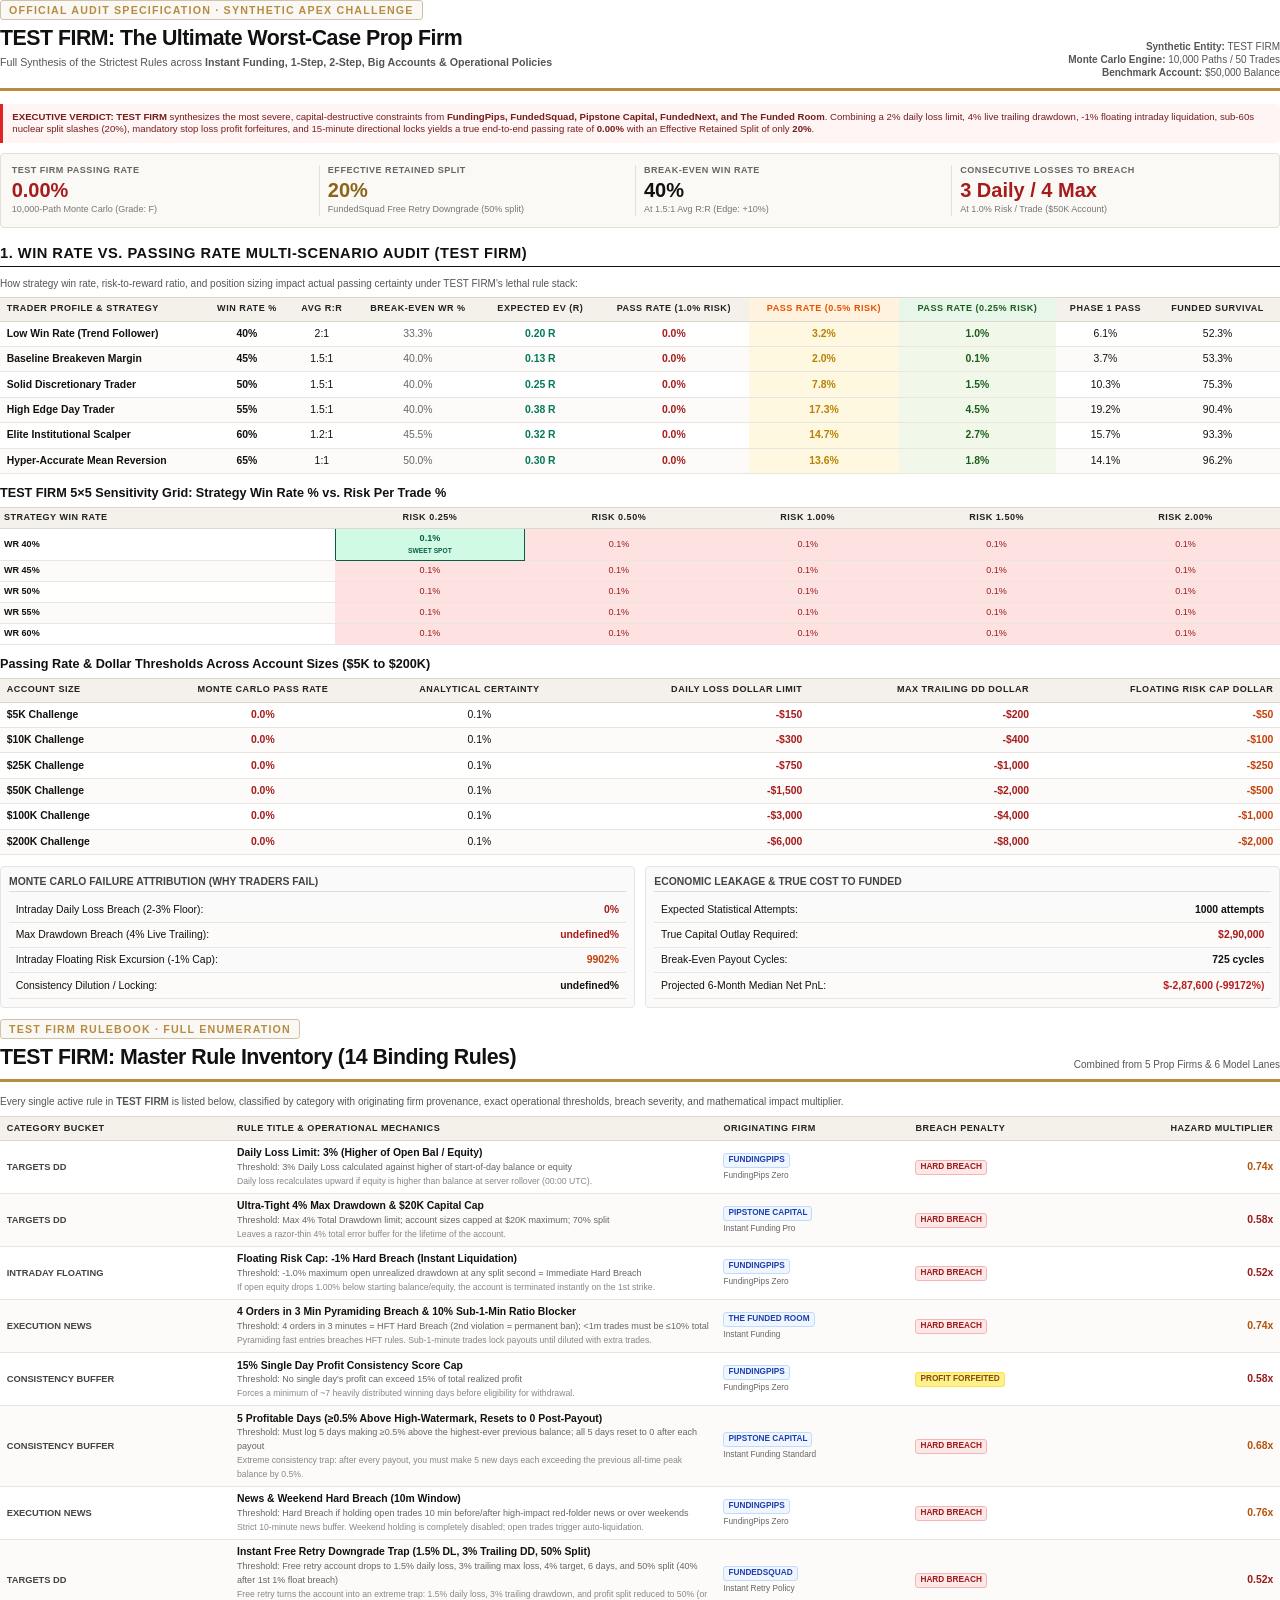
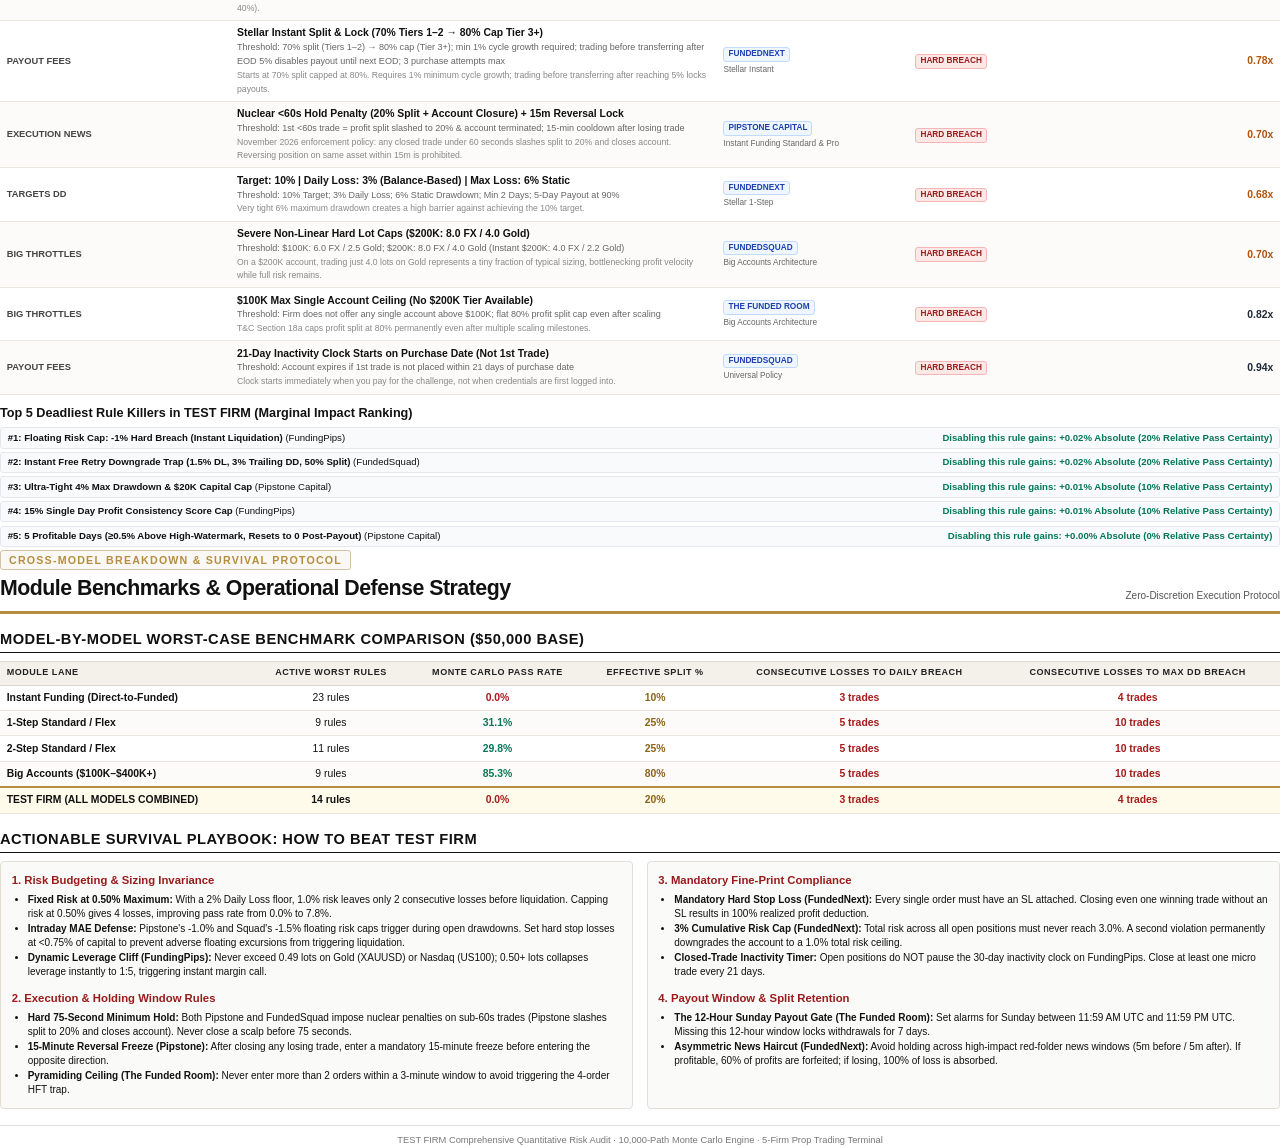
==== commit b12a0a7e: "Add Rule Editor to Universal Rules and streamline module lanes to 4 (remove 1-Step Lite and 2-Step L" ====
--- a/TEST_FIRM_WORST_CASE_RULES_REPORT.html
+++ b/TEST_FIRM_WORST_CASE_RULES_REPORT.html
@@ -253,10 +253,10 @@
           <td class="text-center" style="color: #666;">33.3%</td>
           <td class="text-center" style="font-weight: 600; color: #047857;">0.20 R</td>
           <td class="text-center" style="font-weight: 700; color: #A61C1C;">0.0%</td>
-          <td class="text-center" style="font-weight: 700; background: #FFF8E1; color: #B78103;">4.4%</td>
-          <td class="text-center" style="font-weight: 800; background: #F1F8E9; color: #1B5E20;">7.2%</td>
-          <td class="text-center">8.3%</td>
-          <td class="text-center">53.6%</td>
+          <td class="text-center" style="font-weight: 700; background: #FFF8E1; color: #B78103;">3.2%</td>
+          <td class="text-center" style="font-weight: 800; background: #F1F8E9; color: #1B5E20;">1.0%</td>
+          <td class="text-center">6.1%</td>
+          <td class="text-center">52.3%</td>
         </tr>
       
         <tr>
@@ -266,10 +266,10 @@
           <td class="text-center" style="color: #666;">40.0%</td>
           <td class="text-center" style="font-weight: 600; color: #047857;">0.13 R</td>
           <td class="text-center" style="font-weight: 700; color: #A61C1C;">0.0%</td>
-          <td class="text-center" style="font-weight: 700; background: #FFF8E1; color: #B78103;">4.8%</td>
-          <td class="text-center" style="font-weight: 800; background: #F1F8E9; color: #1B5E20;">3.5%</td>
-          <td class="text-center">9.0%</td>
-          <td class="text-center">54.0%</td>
+          <td class="text-center" style="font-weight: 700; background: #FFF8E1; color: #B78103;">2.0%</td>
+          <td class="text-center" style="font-weight: 800; background: #F1F8E9; color: #1B5E20;">0.1%</td>
+          <td class="text-center">3.7%</td>
+          <td class="text-center">53.3%</td>
         </tr>
       
         <tr>
@@ -279,10 +279,10 @@
           <td class="text-center" style="color: #666;">40.0%</td>
           <td class="text-center" style="font-weight: 600; color: #047857;">0.25 R</td>
           <td class="text-center" style="font-weight: 700; color: #A61C1C;">0.0%</td>
-          <td class="text-center" style="font-weight: 700; background: #FFF8E1; color: #B78103;">11.8%</td>
-          <td class="text-center" style="font-weight: 800; background: #F1F8E9; color: #1B5E20;">10.5%</td>
-          <td class="text-center">15.3%</td>
-          <td class="text-center">77.1%</td>
+          <td class="text-center" style="font-weight: 700; background: #FFF8E1; color: #B78103;">7.8%</td>
+          <td class="text-center" style="font-weight: 800; background: #F1F8E9; color: #1B5E20;">1.5%</td>
+          <td class="text-center">10.3%</td>
+          <td class="text-center">75.3%</td>
         </tr>
       
         <tr>
@@ -292,10 +292,10 @@
           <td class="text-center" style="color: #666;">40.0%</td>
           <td class="text-center" style="font-weight: 600; color: #047857;">0.38 R</td>
           <td class="text-center" style="font-weight: 700; color: #A61C1C;">0.0%</td>
-          <td class="text-center" style="font-weight: 700; background: #FFF8E1; color: #B78103;">21.5%</td>
-          <td class="text-center" style="font-weight: 800; background: #F1F8E9; color: #1B5E20;">21.0%</td>
-          <td class="text-center">23.4%</td>
-          <td class="text-center">91.8%</td>
+          <td class="text-center" style="font-weight: 700; background: #FFF8E1; color: #B78103;">17.3%</td>
+          <td class="text-center" style="font-weight: 800; background: #F1F8E9; color: #1B5E20;">4.5%</td>
+          <td class="text-center">19.2%</td>
+          <td class="text-center">90.4%</td>
         </tr>
       
         <tr>
@@ -305,10 +305,10 @@
           <td class="text-center" style="color: #666;">45.5%</td>
           <td class="text-center" style="font-weight: 600; color: #047857;">0.32 R</td>
           <td class="text-center" style="font-weight: 700; color: #A61C1C;">0.0%</td>
-          <td class="text-center" style="font-weight: 700; background: #FFF8E1; color: #B78103;">24.1%</td>
-          <td class="text-center" style="font-weight: 800; background: #F1F8E9; color: #1B5E20;">16.5%</td>
-          <td class="text-center">25.5%</td>
-          <td class="text-center">94.3%</td>
+          <td class="text-center" style="font-weight: 700; background: #FFF8E1; color: #B78103;">14.7%</td>
+          <td class="text-center" style="font-weight: 800; background: #F1F8E9; color: #1B5E20;">2.7%</td>
+          <td class="text-center">15.7%</td>
+          <td class="text-center">93.3%</td>
         </tr>
       
         <tr>
@@ -318,10 +318,10 @@
           <td class="text-center" style="color: #666;">50.0%</td>
           <td class="text-center" style="font-weight: 600; color: #047857;">0.30 R</td>
           <td class="text-center" style="font-weight: 700; color: #A61C1C;">0.0%</td>
-          <td class="text-center" style="font-weight: 700; background: #FFF8E1; color: #B78103;">28.2%</td>
-          <td class="text-center" style="font-weight: 800; background: #F1F8E9; color: #1B5E20;">15.1%</td>
-          <td class="text-center">29.2%</td>
-          <td class="text-center">96.5%</td>
+          <td class="text-center" style="font-weight: 700; background: #FFF8E1; color: #B78103;">13.6%</td>
+          <td class="text-center" style="font-weight: 800; background: #F1F8E9; color: #1B5E20;">1.8%</td>
+          <td class="text-center">14.1%</td>
+          <td class="text-center">96.2%</td>
         </tr>
       
     </tbody>
@@ -531,7 +531,7 @@
           </tr>
           <tr>
             <td>Intraday Floating Risk Excursion (-1% Cap):</td>
-            <td class="text-right" style="font-weight: 700; color: #C2410C;">9896%</td>
+            <td class="text-right" style="font-weight: 700; color: #C2410C;">9902%</td>
           </tr>
           <tr>
             <td>Consistency Dilution / Locking:</td>
@@ -813,21 +813,21 @@
         <tr>
           <td style="font-size: 7pt; font-weight: 600; color: #444;">TARGETS DD</td>
           <td>
-            <strong>Target: 5% | Daily Loss: 1% Hard Breach | Max Loss: 3% EOD Trailing</strong><br>
-            <span style="font-size: 6.8pt; color: #666;">Threshold: 5% Target; 1% Daily Loss Hard Breach; 3% EOD Trailing DD (locks at BE at +3%); $100K only</span><br>
-            <span style="font-size: 6.5pt; color: #888;">The most extreme daily loss limit in the industry: a 1% drawdown on any single day instantly breaches the account.</span>
-          </td>
-          <td>
-            <span class="badge badge-firm">FundingPips</span><br>
-            <span style="font-size: 6.2pt; color: #666;">1 Step Labs</span>
-          </td>
-          <td>
-            <span class="badge badge-hard">
-              Hard Breach
-            </span>
-          </td>
-          <td class="text-right" style="font-weight: 700; color: #991B1B;">
-            0.32x
+            <strong>Target: 10% | Daily Loss: 3% (Balance-Based) | Max Loss: 6% Static</strong><br>
+            <span style="font-size: 6.8pt; color: #666;">Threshold: 10% Target; 3% Daily Loss; 6% Static Drawdown; Min 2 Days; 5-Day Payout at 90%</span><br>
+            <span style="font-size: 6.5pt; color: #888;">Very tight 6% maximum drawdown creates a high barrier against achieving the 10% target.</span>
+          </td>
+          <td>
+            <span class="badge badge-firm">FundedNext</span><br>
+            <span style="font-size: 6.2pt; color: #666;">Stellar 1-Step</span>
+          </td>
+          <td>
+            <span class="badge badge-hard">
+              Hard Breach
+            </span>
+          </td>
+          <td class="text-right" style="font-weight: 700; color: #B45309;">
+            0.68x
           </td>
         </tr>
       
@@ -903,43 +903,43 @@
     
       <div class="killer-chip">
         <div>
-          <strong>#1: Target: 5% | Daily Loss: 1% Hard Breach | Max Loss: 3% EOD Trailing</strong> (FundingPips)
+          <strong>#1: Floating Risk Cap: -1% Hard Breach (Instant Liquidation)</strong> (FundingPips)
         </div>
         <div style="font-weight: 700; color: #047857;">
-          Disabling this rule gains: +0.00% Absolute (0% Relative Pass Certainty)
+          Disabling this rule gains: +0.02% Absolute (20% Relative Pass Certainty)
         </div>
       </div>
     
       <div class="killer-chip">
         <div>
-          <strong>#2: Floating Risk Cap: -1% Hard Breach (Instant Liquidation)</strong> (FundingPips)
+          <strong>#2: Instant Free Retry Downgrade Trap (1.5% DL, 3% Trailing DD, 50% Split)</strong> (FundedSquad)
         </div>
         <div style="font-weight: 700; color: #047857;">
-          Disabling this rule gains: +0.00% Absolute (0% Relative Pass Certainty)
+          Disabling this rule gains: +0.02% Absolute (20% Relative Pass Certainty)
         </div>
       </div>
     
       <div class="killer-chip">
         <div>
-          <strong>#3: Instant Free Retry Downgrade Trap (1.5% DL, 3% Trailing DD, 50% Split)</strong> (FundedSquad)
+          <strong>#3: Ultra-Tight 4% Max Drawdown &amp; $20K Capital Cap</strong> (Pipstone Capital)
         </div>
         <div style="font-weight: 700; color: #047857;">
-          Disabling this rule gains: +0.00% Absolute (0% Relative Pass Certainty)
+          Disabling this rule gains: +0.01% Absolute (10% Relative Pass Certainty)
         </div>
       </div>
     
       <div class="killer-chip">
         <div>
-          <strong>#4: Ultra-Tight 4% Max Drawdown &amp; $20K Capital Cap</strong> (Pipstone Capital)
+          <strong>#4: 15% Single Day Profit Consistency Score Cap</strong> (FundingPips)
         </div>
         <div style="font-weight: 700; color: #047857;">
-          Disabling this rule gains: +0.00% Absolute (0% Relative Pass Certainty)
+          Disabling this rule gains: +0.01% Absolute (10% Relative Pass Certainty)
         </div>
       </div>
     
       <div class="killer-chip">
         <div>
-          <strong>#5: 15% Single Day Profit Consistency Score Cap</strong> (FundingPips)
+          <strong>#5: 5 Profitable Days (≥0.5% Above High-Watermark, Resets to 0 Post-Payout)</strong> (Pipstone Capital)
         </div>
         <div style="font-weight: 700; color: #047857;">
           Disabling this rule gains: +0.00% Absolute (0% Relative Pass Certainty)
@@ -988,43 +988,25 @@
         <tr>
           <td><strong>1-Step Standard / Flex</strong></td>
           <td class="text-center">9 rules</td>
-          <td class="text-center" style="font-weight: 700; color: #047857;">32.0%</td>
+          <td class="text-center" style="font-weight: 700; color: #047857;">31.1%</td>
           <td class="text-center" style="font-weight: 700; color: #8A6418;">25%</td>
           <td class="text-center" style="color: #A61C1C; font-weight: 600;">5 trades</td>
           <td class="text-center" style="color: #A61C1C; font-weight: 600;">10 trades</td>
         </tr>
       
         <tr>
-          <td><strong>1-Step Lite / Labs</strong></td>
-          <td class="text-center">4 rules</td>
-          <td class="text-center" style="font-weight: 700; color: #047857;">83.6%</td>
-          <td class="text-center" style="font-weight: 700; color: #8A6418;">40%</td>
-          <td class="text-center" style="color: #A61C1C; font-weight: 600;">5 trades</td>
-          <td class="text-center" style="color: #A61C1C; font-weight: 600;">10 trades</td>
-        </tr>
-      
-        <tr>
           <td><strong>2-Step Standard / Flex</strong></td>
           <td class="text-center">11 rules</td>
-          <td class="text-center" style="font-weight: 700; color: #047857;">30.1%</td>
+          <td class="text-center" style="font-weight: 700; color: #047857;">29.8%</td>
           <td class="text-center" style="font-weight: 700; color: #8A6418;">25%</td>
           <td class="text-center" style="color: #A61C1C; font-weight: 600;">5 trades</td>
           <td class="text-center" style="color: #A61C1C; font-weight: 600;">10 trades</td>
         </tr>
       
         <tr>
-          <td><strong>2-Step Lite / Pro</strong></td>
-          <td class="text-center">4 rules</td>
-          <td class="text-center" style="font-weight: 700; color: #047857;">85.4%</td>
-          <td class="text-center" style="font-weight: 700; color: #8A6418;">80%</td>
-          <td class="text-center" style="color: #A61C1C; font-weight: 600;">5 trades</td>
-          <td class="text-center" style="color: #A61C1C; font-weight: 600;">10 trades</td>
-        </tr>
-      
-        <tr>
           <td><strong>Big Accounts ($100K–$400K+)</strong></td>
           <td class="text-center">9 rules</td>
-          <td class="text-center" style="font-weight: 700; color: #047857;">84.0%</td>
+          <td class="text-center" style="font-weight: 700; color: #047857;">85.3%</td>
           <td class="text-center" style="font-weight: 700; color: #8A6418;">80%</td>
           <td class="text-center" style="color: #A61C1C; font-weight: 600;">5 trades</td>
           <td class="text-center" style="color: #A61C1C; font-weight: 600;">10 trades</td>
@@ -1046,7 +1028,7 @@
     <div style="background: #FAFAF9; border: 1px solid #E2DED6; border-radius: 4px; padding: 8pt;">
       <h3 style="color: #991B1B; margin-top: 0; font-size: 8.5pt;">1. Risk Budgeting & Sizing Invariance</h3>
       <ul style="padding-left: 12pt; margin: 0; font-size: 7.5pt; line-height: 1.45;">
-        <li><strong>Fixed Risk at 0.50% Maximum:</strong> With a 2% Daily Loss floor, 1.0% risk leaves only 2 consecutive losses before liquidation. Capping risk at 0.50% gives 4 losses, improving pass rate from 0.0% to 11.8%.</li>
+        <li><strong>Fixed Risk at 0.50% Maximum:</strong> With a 2% Daily Loss floor, 1.0% risk leaves only 2 consecutive losses before liquidation. Capping risk at 0.50% gives 4 losses, improving pass rate from 0.0% to 7.8%.</li>
         <li><strong>Intraday MAE Defense:</strong> Pipstone's -1.0% and Squad's -1.5% floating risk caps trigger during open drawdowns. Set hard stop losses at &lt;0.75% of capital to prevent adverse floating excursions from triggering liquidation.</li>
         <li><strong>Dynamic Leverage Cliff (FundingPips):</strong> Never exceed 0.49 lots on Gold (XAUUSD) or Nasdaq (US100); 0.50+ lots collapses leverage instantly to 1:5, triggering instant margin call.</li>
       </ul>
